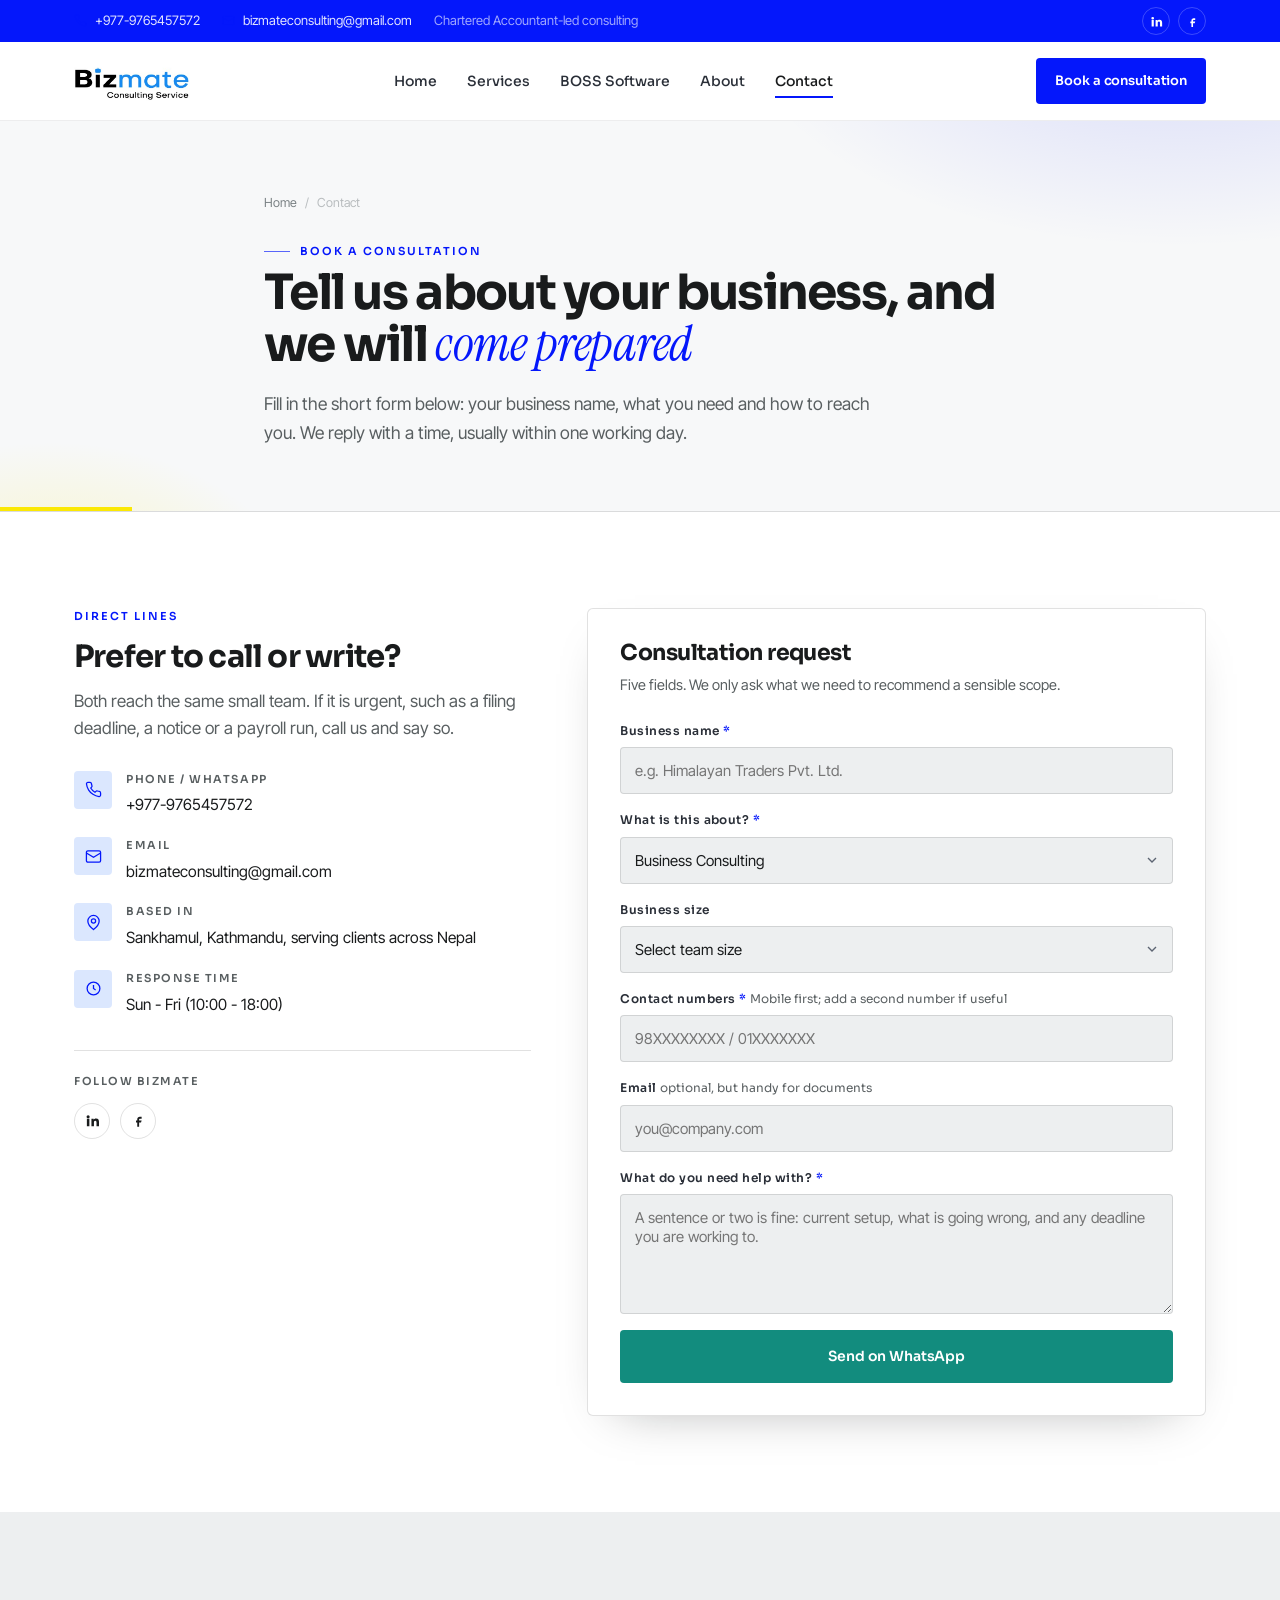
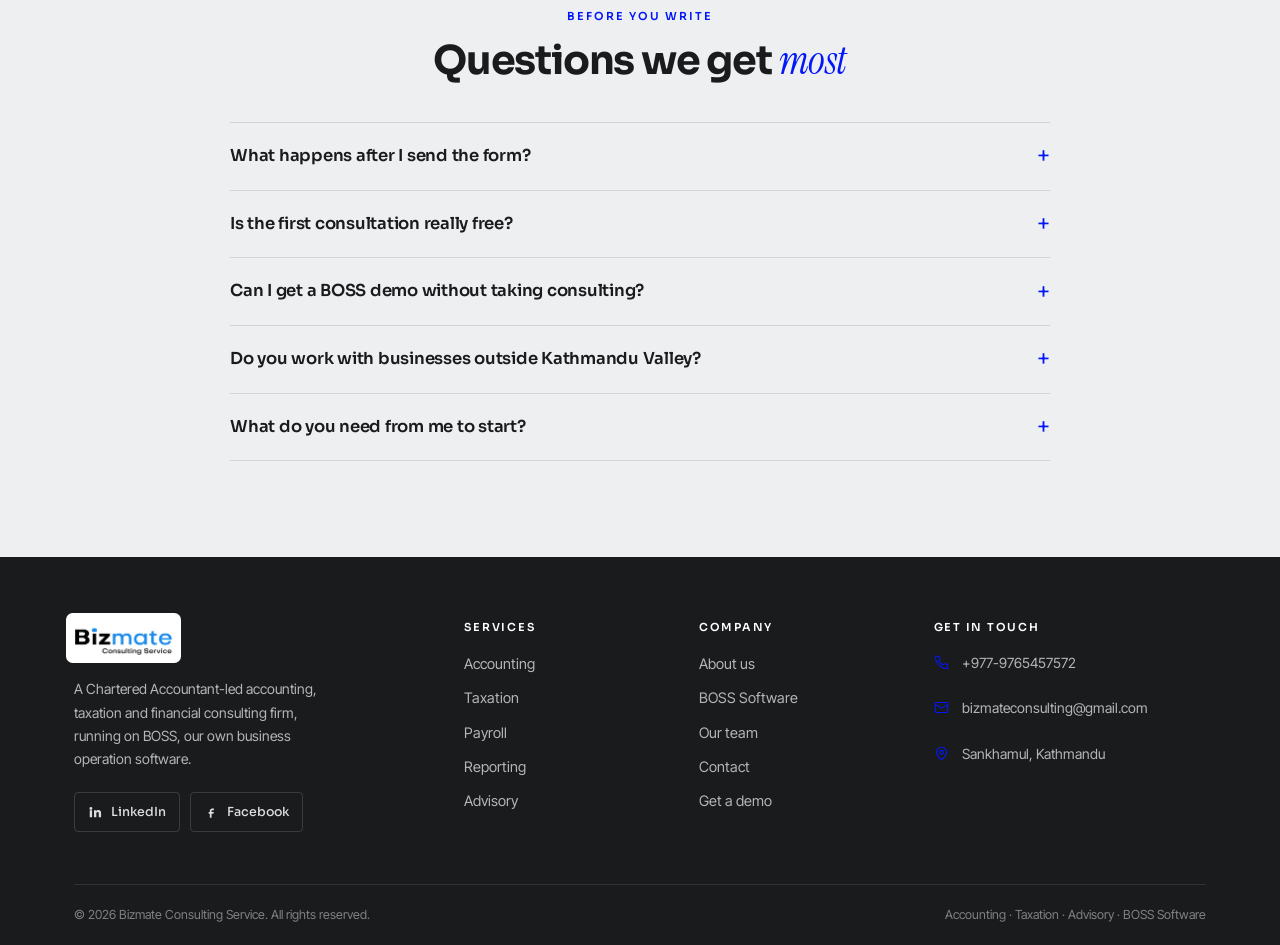
==== pages/contact.html @ 8c600d10 "First Commit" ====
<!doctype html>
<html lang="en">
  <head>
    <meta charset="utf-8" />
    <meta name="viewport" content="width=device-width, initial-scale=1" />
    <title>
      Contact &amp; Book a Consultation | Bizmate Consulting Service
    </title>
    <meta
      name="description"
      content="Book a consultation with Bizmate Consulting Service. Tell us your business name, size and what you need: accounting, taxation, advisory or a BOSS demo."
    />
    <meta name="robots" content="index, follow" />
    <link
      rel="canonical"
      href="https://bizmateconsulting.com.np/pages/contact.html"
    />
    <meta
      property="og:title"
      content="Contact &amp; Book a Consultation | Bizmate Consulting Service"
    />
    <meta
      property="og:description"
      content="Book a consultation with Bizmate Consulting Service, accounting, taxation, advisory or a BOSS demo."
    />
    <meta name="theme-color" content="#0B0C0E" />
    <link rel="icon" href="../assets/bizmate-logo.jpg" />
    <link rel="preconnect" href="https://fonts.googleapis.com" />
    <link rel="preconnect" href="https://fonts.gstatic.com" crossorigin />
    <link
      href="https://fonts.googleapis.com/css2?family=Sora:wght@400;500;600;700;800&family=Inter+Tight:wght@400;500;600&family=Instrument+Serif:ital@0;1&display=swap"
      rel="stylesheet"
    />
    <link rel="stylesheet" href="../styles.css" />
  </head>
  <body>
    <a class="skip" href="#main">Skip to content</a>

    <div class="topbar">
      <div class="wrap topbar-inner">
        <div class="topbar-left">
          <a class="topbar-item" href="tel:+9779765457572"
            ><svg
              viewBox="0 0 24 24"
              fill="none"
              stroke="currentColor"
              stroke-width="1.8"
              aria-hidden="true"
            >
              <path
                d="M22 16.9v3a2 2 0 0 1-2.2 2 19.8 19.8 0 0 1-8.6-3.1 19.5 19.5 0 0 1-6-6A19.8 19.8 0 0 1 2.1 4.2 2 2 0 0 1 4.1 2h3a2 2 0 0 1 2 1.7c.1 1 .4 1.9.7 2.8a2 2 0 0 1-.5 2.1L8.1 9.9a16 16 0 0 0 6 6l1.3-1.3a2 2 0 0 1 2.1-.5c.9.3 1.8.6 2.8.7a2 2 0 0 1 1.7 2Z"
              />
            </svg>
            +977-9765457572</a
          >
          <a class="topbar-item" href="mailto:bizmateconsulting@gmail.com"
            ><svg
              viewBox="0 0 24 24"
              fill="none"
              stroke="currentColor"
              stroke-width="1.8"
              aria-hidden="true"
            >
              <rect x="2" y="4" width="20" height="16" rx="2" />
              <path d="m2 7 10 6 10-6" />
            </svg>
            bizmateconsulting@gmail.com</a
          >
          <span class="tb-note">Chartered Accountant-led consulting</span>
        </div>
        <div class="social" aria-label="Bizmate on social media">
          <a
            href="https://www.linkedin.com/company/bizmate-consulting-services/home/"
            target="_blank"
            rel="noopener noreferrer"
            aria-label="LinkedIn"
            ><svg viewBox="0 0 24 24" fill="currentColor" aria-hidden="true">
              <path
                d="M4.98 3.5a2.5 2.5 0 1 1 0 5 2.5 2.5 0 0 1 0-5ZM3 9h4v12H3V9Zm7 0h3.8v1.7h.05c.53-.95 1.83-1.95 3.77-1.95 4.03 0 4.78 2.5 4.78 5.75V21h-4v-5.7c0-1.36-.02-3.1-1.9-3.1-1.9 0-2.2 1.47-2.2 2.99V21h-4V9Z"
              /></svg
          ></a>
          <a
            href="https://www.facebook.com/bizmateconsulting/"
            target="_blank"
            rel="noopener noreferrer"
            aria-label="Facebook"
            ><svg viewBox="0 0 24 24" fill="currentColor" aria-hidden="true">
              <path
                d="M14 9h3V6h-3c-2.2 0-4 1.8-4 4v2H8v3h2v7h3v-7h3l1-3h-4v-2c0-.6.4-1 1-1Z"
              /></svg
          ></a>
        </div>
      </div>
    </div>

    <header class="site-header" id="siteHeader">
      <div class="wrap header-inner">
        <a
          class="brand"
          href="../index.html"
          aria-label="Bizmate Consulting Service, home"
          ><img
            class="brand-logo"
            src="../assets/bizmate-logo.jpg"
            alt="Bizmate Consulting Service logo"
            width="116"
            height="40"
        /></a>
        <nav class="nav" aria-label="Primary">
          <a href="../index.html">Home</a>
          <a href="services.html">Services</a>
          <a href="boss.html">BOSS Software</a>
          <a href="about.html">About</a>
          <a href="contact.html">Contact</a>
        </nav>
        <div class="header-actions">
          <a class="btn btn--primary btn--sm" href="#booking"
            >Book a consultation</a
          >
          <button
            class="nav-toggle"
            id="navToggle"
            aria-label="Open menu"
            aria-expanded="false"
            aria-controls="drawer"
          >
            <svg
              viewBox="0 0 24 24"
              fill="none"
              stroke="currentColor"
              stroke-width="1.8"
              aria-hidden="true"
            >
              <path d="M4 7h16M4 12h16M4 17h16" />
            </svg>
          </button>
        </div>
      </div>
    </header>

    <div class="drawer" id="drawer" aria-hidden="true">
      <div class="drawer-scrim" data-close></div>
      <div
        class="drawer-panel"
        role="dialog"
        aria-modal="true"
        aria-label="Menu"
      >
        <div class="drawer-head">
          <img
            class="brand-logo"
            src="../assets/bizmate-logo.jpg"
            alt="Bizmate Consulting Service"
            width="87"
            height="30"
          />
          <button class="drawer-close" data-close aria-label="Close menu">
            <svg
              viewBox="0 0 24 24"
              fill="none"
              stroke="currentColor"
              stroke-width="2"
              aria-hidden="true"
            >
              <path d="M6 6l12 12M18 6 6 18" />
            </svg>
          </button>
        </div>
        <nav aria-label="Mobile">
          <a href="../index.html">Home</a>
          <a href="services.html">Services</a>
          <a href="boss.html">BOSS Software</a>
          <a href="about.html">About</a>
          <a href="contact.html">Contact</a>
        </nav>
        <div class="drawer-foot">
          <a class="btn btn--primary" href="#booking">Book a consultation</a>
          <small>+977-9765457572<br />bizmateconsulting@gmail.com</small>
          <div class="social">
            <a
              href="https://www.linkedin.com/company/bizmate-consulting-services/home/"
              target="_blank"
              rel="noopener noreferrer"
              aria-label="LinkedIn"
              ><svg viewBox="0 0 24 24" fill="currentColor" aria-hidden="true">
                <path
                  d="M4.98 3.5a2.5 2.5 0 1 1 0 5 2.5 2.5 0 0 1 0-5ZM3 9h4v12H3V9Zm7 0h3.8v1.7h.05c.53-.95 1.83-1.95 3.77-1.95 4.03 0 4.78 2.5 4.78 5.75V21h-4v-5.7c0-1.36-.02-3.1-1.9-3.1-1.9 0-2.2 1.47-2.2 2.99V21h-4V9Z"
                /></svg
            ></a>
            <a
              href="https://www.facebook.com/bizmateconsulting/"
              target="_blank"
              rel="noopener noreferrer"
              aria-label="Facebook"
              ><svg viewBox="0 0 24 24" fill="currentColor" aria-hidden="true">
                <path
                  d="M14 9h3V6h-3c-2.2 0-4 1.8-4 4v2H8v3h2v7h3v-7h3l1-3h-4v-2c0-.6.4-1 1-1Z"
                /></svg
            ></a>
          </div>
        </div>
      </div>
    </div>

    <main id="main">
      <section class="page-hero">
        <div class="wrap page-hero-inner">
          <nav class="crumbs" aria-label="Breadcrumb">
            <a href="../index.html">Home</a><span>/</span><span>Contact</span>
          </nav>
          <span class="eyebrow">Book a consultation</span>
          <h1>
            Tell us about your business, and we will
            <span class="serif">come prepared</span>
          </h1>
          <p>
            Fill in the short form below: your business name, what you need and
            how to reach you. We reply with a time, usually within one working
            day.
          </p>
        </div>
      </section>

      <section class="section" id="contact">
        <div class="wrap contact-layout">
          <div class="contact-info">
            <span class="section-index">Direct lines</span>
            <h2>Prefer to call or write?</h2>
            <p>
              Both reach the same small team. If it is urgent, such as a filing
              deadline, a notice or a payroll run, call us and say so.
            </p>
            <div class="contact-list">
              <div class="contact-item">
                <span class="ico"
                  ><svg
                    viewBox="0 0 24 24"
                    fill="none"
                    stroke="currentColor"
                    stroke-width="1.8"
                    aria-hidden="true"
                  >
                    <path
                      d="M22 16.9v3a2 2 0 0 1-2.2 2 19.8 19.8 0 0 1-8.6-3.1 19.5 19.5 0 0 1-6-6A19.8 19.8 0 0 1 2.1 4.2 2 2 0 0 1 4.1 2h3a2 2 0 0 1 2 1.7c.1 1 .4 1.9.7 2.8a2 2 0 0 1-.5 2.1L8.1 9.9a16 16 0 0 0 6 6l1.3-1.3a2 2 0 0 1 2.1-.5c.9.3 1.8.6 2.8.7a2 2 0 0 1 1.7 2Z"
                    /></svg
                ></span>
                <div>
                  <b>Phone / WhatsApp</b
                  ><a href="tel:+9779765457572">+977-9765457572</a>
                </div>
              </div>
              <div class="contact-item">
                <span class="ico"
                  ><svg
                    viewBox="0 0 24 24"
                    fill="none"
                    stroke="currentColor"
                    stroke-width="1.8"
                    aria-hidden="true"
                  >
                    <rect x="2" y="4" width="20" height="16" rx="2" />
                    <path d="m2 7 10 6 10-6" /></svg
                ></span>
                <div>
                  <b>Email</b
                  ><a href="mailto:bizmateconsulting@gmail.com"
                    >bizmateconsulting@gmail.com</a
                  >
                </div>
              </div>
              <div class="contact-item">
                <span class="ico"
                  ><svg
                    viewBox="0 0 24 24"
                    fill="none"
                    stroke="currentColor"
                    stroke-width="1.8"
                    aria-hidden="true"
                  >
                    <path d="M20 10c0 6-8 12-8 12S4 16 4 10a8 8 0 0 1 16 0Z" />
                    <circle cx="12" cy="10" r="3" /></svg
                ></span>
                <div>
                  <b>Based in</b
                  ><span
                    >Sankhamul, Kathmandu, serving clients across Nepal</span
                  >
                </div>
              </div>
              <div class="contact-item">
                <span class="ico"
                  ><svg
                    viewBox="0 0 24 24"
                    fill="none"
                    stroke="currentColor"
                    stroke-width="1.8"
                    aria-hidden="true"
                  >
                    <circle cx="12" cy="12" r="9" />
                    <path d="M12 7v5l3 2" /></svg
                ></span>
                <div>
                  <b>Response time</b><span>Sun - Fri (10:00 - 18:00)</span>
                </div>
              </div>
            </div>

            <div class="social-block">
              <b>Follow Bizmate</b>
              <div class="social" style="gap: 10px">
                <a
                  href="https://www.linkedin.com/company/bizmate-consulting-services/home/"
                  target="_blank"
                  rel="noopener noreferrer"
                  aria-label="Bizmate Consulting on LinkedIn"
                  ><svg
                    viewBox="0 0 24 24"
                    fill="currentColor"
                    aria-hidden="true"
                  >
                    <path
                      d="M4.98 3.5a2.5 2.5 0 1 1 0 5 2.5 2.5 0 0 1 0-5ZM3 9h4v12H3V9Zm7 0h3.8v1.7h.05c.53-.95 1.83-1.95 3.77-1.95 4.03 0 4.78 2.5 4.78 5.75V21h-4v-5.7c0-1.36-.02-3.1-1.9-3.1-1.9 0-2.2 1.47-2.2 2.99V21h-4V9Z"
                    /></svg
                ></a>
                <a
                  href="https://www.facebook.com/bizmateconsulting/"
                  target="_blank"
                  rel="noopener noreferrer"
                  aria-label="Bizmate Consulting on Facebook"
                  ><svg
                    viewBox="0 0 24 24"
                    fill="currentColor"
                    aria-hidden="true"
                  >
                    <path
                      d="M14 9h3V6h-3c-2.2 0-4 1.8-4 4v2H8v3h2v7h3v-7h3l1-3h-4v-2c0-.6.4-1 1-1Z"
                    /></svg
                ></a>
              </div>
            </div>
          </div>

          <div class="form-card" id="booking">
            <h2>Consultation request</h2>
            <p>
              Five fields. We only ask what we need to recommend a sensible
              scope.
            </p>
            <form id="bookingForm" novalidate>
              <div class="field">
                <label for="businessName"
                  >Business name <span class="req">*</span></label
                >
                <input
                  type="text"
                  id="businessName"
                  name="businessName"
                  placeholder="e.g. Himalayan Traders Pvt. Ltd."
                  autocomplete="organization"
                  required
                />
              </div>

              <div class="field">
                <label for="service"
                  >What is this about? <span class="req">*</span></label
                >
                <select id="service" name="service" required>
                  <option value="Business Consulting">
                    Business Consulting
                  </option>
                  <option value="BOSS Demo">BOSS Demo</option>
                  <option value="Others">Others</option>
                  <option value="General Inquiry">General Inquiry</option>
                </select>
              </div>

              <div class="field">
                <label for="businessSize">Business size</label>
                <select id="businessSize" name="businessSize">
                  <option value="Not specified">Select team size</option>
                  <option value="Sole proprietor">Sole proprietor</option>
                  <option value="1–10 employees">1–10 employees</option>
                  <option value="11–50 employees">11–50 employees</option>
                  <option value="51–200 employees">51–200 employees</option>
                  <option value="200+ employees">200+ employees</option>
                </select>
              </div>

              <div class="field">
                <label for="contactNumbers"
                  >Contact numbers <span class="req">*</span>
                  <span class="hint"
                    >Mobile first; add a second number if useful</span
                  ></label
                >
                <input
                  type="tel"
                  id="contactNumbers"
                  name="contactNumbers"
                  placeholder="98XXXXXXXX / 01XXXXXXX"
                  autocomplete="tel"
                  required
                />
              </div>

              <div class="field">
                <label for="email"
                  >Email
                  <span class="hint"
                    >optional, but handy for documents</span
                  ></label
                >
                <input
                  type="email"
                  id="email"
                  name="email"
                  placeholder="you@company.com"
                  autocomplete="email"
                />
              </div>

              <div class="field">
                <label for="message"
                  >What do you need help with? <span class="req">*</span></label
                >
                <textarea
                  id="message"
                  name="message"
                  placeholder="A sentence or two is fine: current setup, what is going wrong, and any deadline you are working to."
                  required
                ></textarea>
              </div>

              <div class="form-actions">
                <button type="button" class="btn btn--wa" id="whatsappBtn">
                  Send on WhatsApp
                </button>
              </div>
            </form>
          </div>
        </div>
      </section>

      <section class="section section--paper">
        <div class="wrap">
          <div
            class="section-head--stack"
            style="margin: 0 auto 40px; text-align: center"
          >
            <span class="section-index">Before you write</span>
            <h2 class="section-title">
              Questions we get <span class="serif">most</span>
            </h2>
          </div>
          <div class="faq">
            <details>
              <summary>What happens after I send the form?</summary>
              <p>
                We read it, check whether we are a sensible fit, and reply with
                a time for a short call, usually within one working day. If your
                question is answerable by email, we answer it there instead of
                booking a meeting for the sake of it.
              </p>
            </details>
            <details>
              <summary>Is the first consultation really free?</summary>
              <p>
                The introductory conversation is free. If you want us to review
                your existing records before quoting, we will tell you upfront
                whether that review is chargeable and how much.
              </p>
            </details>
            <details>
              <summary>
                Can I get a BOSS demo without taking consulting?
              </summary>
              <p>
                Yes. BOSS is available as software only. Choose “BOSS Demo” in
                the form and we will walk you through the modules you need and
                share pricing for that package.
              </p>
            </details>
            <details>
              <summary>
                Do you work with businesses outside Kathmandu Valley?
              </summary>
              <p>
                Yes. Work is largely remote: documents, BOSS access and video
                calls, with in-person meetings arranged when they are genuinely
                useful.
              </p>
            </details>
            <details>
              <summary>What do you need from me to start?</summary>
              <p>
                Access to your current records, any recent filings and a
                30-minute conversation with whoever handles the accounts today.
                We send a checklist so nothing is missed.
              </p>
            </details>
          </div>
        </div>
      </section>
    </main>

    <footer class="site-footer">
      <div class="wrap">
        <div class="footer-grid">
          <div class="footer-brand">
            <img
              src="../assets/bizmate-logo.jpg"
              alt="Bizmate Consulting Service"
              width="99"
              height="34"
            />
            <p>
              A Chartered Accountant-led accounting, taxation and financial
              consulting firm, running on BOSS, our own business operation
              software.
            </p>
            <div class="footer-social">
              <a
                href="https://www.linkedin.com/company/bizmate-consulting-services/home/"
                target="_blank"
                rel="noopener noreferrer"
                aria-label="LinkedIn"
                ><svg
                  viewBox="0 0 24 24"
                  fill="currentColor"
                  aria-hidden="true"
                >
                  <path
                    d="M4.98 3.5a2.5 2.5 0 1 1 0 5 2.5 2.5 0 0 1 0-5ZM3 9h4v12H3V9Zm7 0h3.8v1.7h.05c.53-.95 1.83-1.95 3.77-1.95 4.03 0 4.78 2.5 4.78 5.75V21h-4v-5.7c0-1.36-.02-3.1-1.9-3.1-1.9 0-2.2 1.47-2.2 2.99V21h-4V9Z"
                  /></svg
                ><span>LinkedIn</span></a
              >
              <a
                href="https://www.facebook.com/bizmateconsulting/"
                target="_blank"
                rel="noopener noreferrer"
                aria-label="Facebook"
                ><svg
                  viewBox="0 0 24 24"
                  fill="currentColor"
                  aria-hidden="true"
                >
                  <path
                    d="M14 9h3V6h-3c-2.2 0-4 1.8-4 4v2H8v3h2v7h3v-7h3l1-3h-4v-2c0-.6.4-1 1-1Z"
                  /></svg
                ><span>Facebook</span></a
              >
            </div>
          </div>
          <div class="footer-col">
            <h4>Services</h4>
            <ul>
              <li><a href="services.html#accounting">Accounting</a></li>
              <li><a href="services.html#tax">Taxation</a></li>
              <li><a href="services.html#payroll">Payroll</a></li>
              <li><a href="services.html#reporting">Reporting</a></li>
              <li><a href="services.html#advisory">Advisory</a></li>
            </ul>
          </div>
          <div class="footer-col">
            <h4>Company</h4>
            <ul>
              <li><a href="about.html">About us</a></li>
              <li><a href="boss.html">BOSS Software</a></li>
              <li><a href="../index.html#team">Our team</a></li>
              <li><a href="contact.html">Contact</a></li>
              <li>
                <a href="contact.html?service=BOSS%20Demo#booking"
                  >Get a demo</a
                >
              </li>
            </ul>
          </div>
          <div class="footer-col">
            <h4>Get in touch</h4>
            <ul class="footer-contact">
              <li>
                <svg
                  viewBox="0 0 24 24"
                  fill="none"
                  stroke="currentColor"
                  stroke-width="1.8"
                >
                  <path
                    d="M22 16.9v3a2 2 0 0 1-2.2 2 19.8 19.8 0 0 1-8.6-3.1 19.5 19.5 0 0 1-6-6A19.8 19.8 0 0 1 2.1 4.2 2 2 0 0 1 4.1 2h3a2 2 0 0 1 2 1.7c.1 1 .4 1.9.7 2.8a2 2 0 0 1-.5 2.1L8.1 9.9a16 16 0 0 0 6 6l1.3-1.3a2 2 0 0 1 2.1-.5c.9.3 1.8.6 2.8.7a2 2 0 0 1 1.7 2Z"
                  /></svg
                ><a href="tel:+9779765457572">+977-9765457572</a>
              </li>
              <li>
                <svg
                  viewBox="0 0 24 24"
                  fill="none"
                  stroke="currentColor"
                  stroke-width="1.8"
                >
                  <rect x="2" y="4" width="20" height="16" rx="2" />
                  <path d="m2 7 10 6 10-6" /></svg
                ><a href="mailto:bizmateconsulting@gmail.com"
                  >bizmateconsulting@gmail.com</a
                >
              </li>
              <li>
                <svg
                  viewBox="0 0 24 24"
                  fill="none"
                  stroke="currentColor"
                  stroke-width="1.8"
                >
                  <path d="M20 10c0 6-8 12-8 12S4 16 4 10a8 8 0 0 1 16 0Z" />
                  <circle cx="12" cy="10" r="3" /></svg
                ><span>Sankhamul, Kathmandu</span>
              </li>
            </ul>
          </div>
        </div>
        <div class="footer-bottom">
          <span
            >© <span id="year">2026</span> Bizmate Consulting Service. All
            rights reserved.</span
          >
          <span>Accounting · Taxation · Advisory · BOSS Software</span>
        </div>
      </div>
    </footer>

    <script src="../script.js"></script>
  </body>
</html>
---- styles.css ----
/* ==========================================================================
   Bizmate Consulting Service — v2 visual system
   Palette sampled from the firm logo: ink black + electric blue
   Type: Sora (display) / Inter Tight (body) / Instrument Serif (accents)
   ========================================================================== */

:root{
  --ink:#191B1C;
  --ink-2:#383B3D;
  --ink-3:#595F61;
  --blue:#0417FB;
  --blue-deep:#0206A2;
  --blue-mid:#326AFC;
  --blue-soft:#DBE7FE;
  --yellow:#FBE804;
  --yellow-deep:#C9BC02;
  --paper:#EDEFF0;
  --paper-2:#F7F8F9;
  --white:#FFFFFF;
  --muted:#595F61;
  --muted-soft:#7B8285;
  --muted-ink:#C2C9CC;
  --line:rgba(11,12,14,.12);
  --line-soft:rgba(11,12,14,.07);
  --line-ink:rgba(255,255,255,.14);
  --radius:4px;
  --radius-lg:6px;
  --wrap:1180px;
  --shadow:0 18px 50px -30px rgba(11,12,14,.38);
  --font-display:'Sora',system-ui,-apple-system,sans-serif;
  --font-body:'Inter Tight','Inter',system-ui,-apple-system,sans-serif;
  --font-serif:'Instrument Serif',Georgia,'Times New Roman',serif;
  --ease:cubic-bezier(.22,.61,.36,1);
}

*,*::before,*::after{box-sizing:border-box}
html{-webkit-text-size-adjust:100%;scroll-behavior:smooth}
body{
  margin:0;background:var(--white);color:var(--ink);
  font-family:var(--font-body);font-size:17px;line-height:1.62;
  -webkit-font-smoothing:antialiased;text-rendering:optimizeLegibility;
}
img{max-width:100%;display:block;height:auto}
a{color:inherit;text-decoration:none}
button{font:inherit;cursor:pointer}
::selection{background:var(--blue);color:#fff}

h1,h2,h3,h4{font-family:var(--font-display);font-weight:700;letter-spacing:-.025em;line-height:1.1;margin:0}
p{margin:0}
ul{margin:0;padding:0;list-style:none}

.wrap{width:100%;max-width:var(--wrap);margin:0 auto;padding:0 24px}
.serif{font-family:var(--font-serif);font-style:italic;font-weight:400;letter-spacing:-.01em}
.skip{position:absolute;left:-9999px;top:0;background:var(--ink);color:#fff;padding:12px 18px;z-index:999}
.skip:focus{left:12px;top:12px}

/* ---------- eyebrow / labels ---------- */
.eyebrow{
  display:inline-flex;align-items:center;gap:10px;
  font-family:var(--font-display);font-size:11px;font-weight:600;
  letter-spacing:.18em;text-transform:uppercase;color:var(--blue);
}
.eyebrow::before{content:"";width:26px;height:1px;background:currentColor;opacity:.65}
.eyebrow--plain::before{display:none}

/* ---------- buttons ---------- */
.btn{
  display:inline-flex;align-items:center;justify-content:center;gap:10px;
  padding:14px 24px;border-radius:var(--radius);border:1px solid transparent;
  font-family:var(--font-display);font-size:14px;font-weight:600;letter-spacing:-.01em;
  transition:transform .25s var(--ease),background .25s,color .25s,border-color .25s,box-shadow .25s;
}
.btn svg{width:16px;height:16px;flex:none}
.btn--primary{background:var(--blue);color:#fff}
.btn--primary:hover{background:var(--blue-deep);transform:translateY(-2px);box-shadow:0 12px 26px -14px rgba(20,115,230,.9)}
.btn--dark{background:var(--ink);color:#fff}
.btn--dark:hover{background:var(--ink-3);transform:translateY(-2px)}
.btn--ghost{border-color:var(--line);color:var(--ink);background:transparent}
.btn--ghost:hover{border-color:var(--ink);background:var(--ink);color:#fff;transform:translateY(-2px)}
.btn--ghost-light{border-color:var(--line-ink);color:#fff}
.btn--ghost-light:hover{background:#fff;color:var(--ink);border-color:#fff;transform:translateY(-2px)}
.btn--sm{padding:11px 18px;font-size:13px}
.btn--yellow{background:var(--yellow);color:var(--ink)}
.btn--yellow:hover{background:var(--yellow-deep);transform:translateY(-2px);box-shadow:0 14px 28px -16px rgba(201,188,2,.9)}
.link-arrow{
  display:inline-flex;align-items:center;gap:8px;font-family:var(--font-display);
  font-size:14px;font-weight:600;color:var(--blue);border-bottom:1px solid transparent;
  transition:gap .25s var(--ease),border-color .25s;
}
.link-arrow:hover{gap:14px;border-bottom-color:var(--blue)}
.link-arrow svg{width:15px;height:15px}

/* ---------- topbar ---------- */
.topbar{background:var(--blue);color:rgba(255,255,255,.88);font-size:13px}
.topbar-inner{display:flex;align-items:center;justify-content:space-between;gap:18px;min-height:42px}
.topbar a{transition:color .2s}
.topbar a:hover{color:#fff}
.topbar-left{display:flex;align-items:center;gap:22px;flex-wrap:wrap}
.topbar-item{display:inline-flex;align-items:center;gap:8px}
.topbar-item svg{width:13px;height:13px;color:var(--blue)}
.tb-note{display:inline-flex;align-items:center;gap:8px;color:rgba(255,255,255,.62)}
.social{display:inline-flex;align-items:center;gap:8px}
.social a{
  display:inline-flex;align-items:center;justify-content:center;width:28px;height:28px;
  border-radius:50%;border:1px solid rgba(255,255,255,.22);color:#fff;
  transition:background .22s,border-color .22s,transform .22s;
}
.social a:hover{background:var(--blue);border-color:var(--blue);transform:translateY(-2px)}
.social svg{width:13px;height:13px}

/* ---------- header ---------- */
.site-header{
  position:sticky;top:0;z-index:100;background:rgba(255,255,255,.92);
  backdrop-filter:saturate(180%) blur(14px);border-bottom:1px solid var(--line-soft);
  transition:box-shadow .3s,border-color .3s;
}
.site-header.is-scrolled{box-shadow:0 12px 30px -26px rgba(11,12,14,.6);border-color:var(--line)}
.header-inner{display:flex;align-items:center;justify-content:space-between;gap:24px;min-height:78px}
.brand{display:flex;align-items:center;gap:12px;line-height:0;flex:none}
/* The uploaded logo art is a square file with wide white margins above and below
   the wordmark. object-fit:cover on a 2.9:1 box crops that dead space, so the
   mark renders at real size instead of shrinking inside its own padding. */
.brand-logo{
  display:block;height:40px;width:116px;flex:none;
  object-fit:cover;object-position:center 46%;
}
@media (max-width:640px){
  .brand-logo{height:34px;width:99px}
}
.brand-text{display:flex;flex-direction:column;line-height:1.12}
.brand-text b{font-family:var(--font-display);font-size:15px;letter-spacing:-.02em}
.brand-text span{font-size:10.5px;letter-spacing:.16em;text-transform:uppercase;color:var(--muted)}
.nav{display:flex;align-items:center;gap:30px}
.nav a{
  position:relative;font-family:var(--font-display);font-size:14px;font-weight:500;
  color:#2A2F38;padding:6px 0;transition:color .2s;
}
.nav a::after{
  content:"";position:absolute;left:0;bottom:0;height:2px;width:0;background:var(--blue);
  transition:width .28s var(--ease);
}
.nav a:hover,.nav a[aria-current="page"]{color:var(--ink)}
.nav a:hover::after,.nav a[aria-current="page"]::after{width:100%}
.header-actions{display:flex;align-items:center;gap:12px}
.nav-toggle{
  display:none;align-items:center;justify-content:center;width:42px;height:42px;
  background:transparent;border:1px solid var(--line);border-radius:var(--radius);color:var(--ink);
}
.nav-toggle svg{width:20px;height:20px}

/* mobile drawer */
.drawer{
  position:fixed;inset:0;z-index:200;display:none;
}
.drawer.is-open{display:block}
.drawer-scrim{position:absolute;inset:0;background:rgba(11,12,14,.45);opacity:0;transition:opacity .3s}
.drawer.is-open .drawer-scrim{opacity:1}
.drawer-panel{
  position:absolute;top:0;right:0;width:min(340px,86vw);height:100%;background:var(--ink);color:#fff;
  padding:22px 24px 30px;display:flex;flex-direction:column;gap:8px;
  transform:translateX(100%);transition:transform .34s var(--ease);overflow-y:auto;
}
.drawer.is-open .drawer-panel{transform:none}
.drawer-head{display:flex;align-items:center;justify-content:space-between;margin-bottom:18px}
.drawer-head .brand-logo{height:30px;width:87px;background:#fff;box-shadow:0 0 0 7px #fff;border-radius:2px}
.drawer-close{background:transparent;border:1px solid var(--line-ink);color:#fff;width:38px;height:38px;border-radius:var(--radius);display:flex;align-items:center;justify-content:center}
.drawer-close svg{width:18px;height:18px}
.drawer-panel nav{display:flex;flex-direction:column}
.drawer-panel nav a{
  font-family:var(--font-display);font-size:19px;font-weight:600;padding:14px 0;
  border-bottom:1px solid rgba(255,255,255,.1);
}
.drawer-panel nav a:hover{color:var(--blue)}
.drawer-foot{margin-top:auto;padding-top:26px;display:flex;flex-direction:column;gap:14px}
.drawer-foot .btn{width:100%}
.drawer-foot small{color:var(--muted-ink);font-size:12.5px}

/* ---------- hero ---------- */
.hero{position:relative;background:var(--paper-2);color:var(--ink);overflow:hidden}
.hero::before{
  content:"";position:absolute;inset:0;
  background:
    radial-gradient(860px 520px at 88% -14%,rgba(4,23,251,.12),transparent 64%),
    radial-gradient(640px 440px at -6% 112%,rgba(251,232,4,.30),transparent 62%);
  pointer-events:none;
}
.hero::after{
  content:"";position:absolute;left:0;right:0;bottom:0;height:3px;
  background:linear-gradient(90deg,var(--white) 0 62%,var(--white) 62% 100%);
}
.hero-grid{
  position:relative;display:grid;grid-template-columns:1.06fr .94fr;gap:56px;
  align-items:center;padding:52px 0 68px;
}
.hero-copy{max-width:620px}
.hero h1{
  font-size:clamp(2.35rem,4.6vw,4.15rem);line-height:1.02;letter-spacing:-.035em;
  margin:0;font-weight:700;color:var(--ink);
}
.hero h1 .serif{color:var(--blue);font-size:1.03em;letter-spacing:-.015em}
.hero h1 .mark{
  background:linear-gradient(180deg,transparent 58%,var(--yellow) 58%,var(--yellow) 94%,transparent 94%);
  padding:0 .07em;color:var(--ink);
}
.hero-lede{margin-top:22px;font-size:18px;line-height:1.62;color:var(--muted);max-width:540px}
.hero-cta{display:flex;flex-wrap:wrap;gap:12px;margin-top:32px}
.hero-meta{
  display:grid;grid-template-columns:repeat(3,minmax(0,1fr));gap:20px;margin-top:46px;
  padding-top:26px;border-top:1px solid var(--line);
}
.hero-meta b{
  display:block;font-family:var(--font-display);font-size:24px;letter-spacing:-.03em;color:var(--ink);
}
.hero-meta b::after{content:"";display:block;width:22px;height:3px;background:var(--yellow);margin-top:9px}
.hero-meta span{font-size:12.5px;color:var(--muted);line-height:1.4;display:block;margin-top:8px}

/* slideshow */
.hero-visual{position:relative}
.slideshow{
  position:relative;aspect-ratio:4/4.5;border-radius:22px;overflow:hidden;
  border:1px solid var(--line);background:var(--paper);
  box-shadow:0 34px 70px -42px rgba(4,23,251,.55),0 10px 26px -22px rgba(25,27,28,.4);
}
.slide{position:absolute;inset:0;opacity:0;transition:opacity 1.1s var(--ease)}
.slide.is-active{opacity:1}
.slide img{width:100%;height:100%;object-fit:cover;transform:scale(1.04);transition:transform 7s linear}
.slide.is-active img{transform:scale(1)}
.slide::after{
  content:"";position:absolute;inset:0;
  background:linear-gradient(to top,rgba(4,10,40,.80) 2%,rgba(4,10,40,.24) 34%,transparent 62%);
}
.slide-caption{
  position:absolute;left:22px;right:22px;bottom:20px;z-index:2;
  display:flex;align-items:flex-end;justify-content:space-between;gap:16px;
}
.slide-caption p{
  font-family:var(--font-display);font-size:15.5px;font-weight:600;line-height:1.3;
  letter-spacing:-.01em;color:#fff;max-width:74%;
}
.slide-caption small{font-size:11px;letter-spacing:.12em;text-transform:uppercase;color:rgba(255,255,255,.6);white-space:nowrap}
.dots{position:absolute;right:16px;top:16px;z-index:3;display:flex;flex-direction:column;gap:7px}
.dot{
  width:26px;height:3px;border:0;padding:0;border-radius:2px;background:rgba(255,255,255,.34);
  transition:background .25s,width .25s;
}
.dot.is-active{background:var(--blue);width:34px}

/* ticker */
.ticker{background:var(--yellow);color:var(--ink);overflow:hidden;border-block:1px solid rgba(25,27,28,.10)}
.ticker-track{display:flex;width:max-content;animation:slide 34s linear infinite}
.ticker-track span{
  display:inline-flex;align-items:center;padding:13px 46px 13px 0;
  font-family:var(--font-display);font-size:12.5px;font-weight:600;letter-spacing:.14em;text-transform:uppercase;
}
@keyframes slide{to{transform:translateX(-50%)}}
@media (prefers-reduced-motion:reduce){.ticker-track{animation:none}}

/* ---------- sections ---------- */
.section{padding:96px 0}
.section--paper{background:var(--paper)}
.section--ink{background:var(--paper);color:var(--ink);border-block:1px solid var(--line)}
.section--tight{padding:72px 0}
.section-head{display:grid;grid-template-columns:.9fr 1.1fr;gap:48px;align-items:end;margin-bottom:52px}
.section-head--stack{display:block;max-width:720px;margin-bottom:46px}
.section-index{
  font-family:var(--font-display);font-size:11px;font-weight:600;letter-spacing:.18em;
  text-transform:uppercase;color:var(--blue);display:block;margin-bottom:14px;
}
.section-title{font-size:clamp(1.85rem,3.1vw,2.75rem);letter-spacing:-.03em;line-height:1.06}
.section-title .serif{color:var(--blue)}
.section-lede{color:var(--muted);font-size:16.5px;max-width:560px}
.section--ink .section-lede{color:var(--muted)}
.section--ink .section-title{color:var(--ink)}
.section--ink .section-title .serif{color:var(--blue)}

/* ---------- service rows ---------- */
.svc-list{border-top:1px solid var(--line)}
.svc-row{
  position:relative;isolation:isolate;
  display:grid;grid-template-columns:64px minmax(0,1fr) 210px 40px;gap:24px;align-items:start;
  padding:28px 18px;border-bottom:1px solid var(--line);
  transition:background-color .55s var(--ease),transform .55s var(--ease),border-color .55s var(--ease);
  will-change:transform;
}
/* thin accent bar slides down the row instead of flooding it with colour */
.svc-row::before{
  content:"";position:absolute;left:0;top:0;bottom:0;width:3px;z-index:-1;
  background:var(--blue);transform:scaleY(0);transform-origin:top;
  transition:transform .5s var(--ease);
}
.svc-row:hover,.svc-row:focus-visible{
  background-color:#F2F6FF;border-bottom-color:rgba(4,23,251,.16);
}
/* higher specificity than the .reveal rule further down, which sets transform:none */
.svc-list .svc-row:hover,.svc-list .svc-row:focus-visible{transform:translateX(6px)}
.svc-row:hover::before,.svc-row:focus-visible::before{transform:scaleY(1)}
.svc-num{
  font-family:var(--font-display);font-size:12px;font-weight:600;color:var(--blue);letter-spacing:.1em;padding-top:6px;
  transition:color .4s var(--ease);
}
.svc-title{
  font-family:var(--font-display);font-size:22px;letter-spacing:-.02em;margin-bottom:6px;
  transition:color .4s var(--ease);
}
.svc-row:hover .svc-title,.svc-row:focus-visible .svc-title{color:var(--blue)}
.svc-desc{
  font-size:15px;color:var(--muted);max-width:62ch;line-height:1.6;
  transition:color .4s var(--ease);
}
.svc-row:hover .svc-desc{color:var(--ink-3)}
.svc-tags{display:flex;flex-wrap:wrap;gap:6px;padding-top:4px}
.svc-tags li{
  font-size:11px;letter-spacing:.06em;text-transform:uppercase;color:var(--muted);
  border:1px solid var(--line);border-radius:2px;padding:4px 8px;background:transparent;
  transition:color .4s var(--ease),border-color .4s var(--ease),background-color .4s var(--ease);
}
.svc-row:hover .svc-tags li,.svc-row:focus-visible .svc-tags li{
  color:var(--blue-deep);border-color:rgba(4,23,251,.3);background-color:var(--white);
}
.svc-arrow{
  justify-self:end;color:var(--muted-soft);padding-top:4px;
  transition:transform .45s var(--ease),color .45s var(--ease);
}
.svc-arrow svg{width:20px;height:20px}
.svc-row:hover .svc-arrow,.svc-row:focus-visible .svc-arrow{color:var(--blue);transform:translate(4px,-4px)}

/* ---------- feature grid ---------- */
.grid-3{display:grid;grid-template-columns:repeat(3,minmax(0,1fr));gap:0;border-top:1px solid var(--line)}
.feature{padding:32px 28px 30px;border-bottom:1px solid var(--line);border-right:1px solid var(--line);transition:background .3s}
.feature:nth-child(3n){border-right:0}
.feature:hover{background:var(--white)}
.section--ink .feature:hover{background:var(--white)}
.feature .num{
  font-family:var(--font-display);font-size:11px;font-weight:600;letter-spacing:.16em;
  color:var(--blue);display:block;margin-bottom:16px;
}
.feature h3{font-size:18.5px;margin-bottom:9px;letter-spacing:-.02em}
.feature p{font-size:14.5px;color:var(--muted);line-height:1.6}
.section--paper .feature{border-color:var(--line)}
.section--ink .feature .num{color:var(--blue)}
.section--ink .feature h3{color:var(--ink)}
.section--ink .feature p{color:var(--muted)}

/* ---------- BOSS feature ---------- */
.boss-grid{display:grid;grid-template-columns:1.02fr .98fr;gap:60px;align-items:center}
.boss-visual{position:relative}
.boss-visual img{
  border-radius:var(--radius-lg);border:1px solid var(--line);
  box-shadow:0 40px 74px -46px rgba(4,23,251,.5);aspect-ratio:3/2;object-fit:cover;width:100%;
}
.boss-badge{
  position:absolute;left:18px;bottom:18px;display:inline-flex;align-items:center;gap:9px;
  background:rgba(255,255,255,.96);color:var(--ink);
  border:1px solid rgba(4,23,251,.16);border-radius:100px;
  padding:8px 16px 8px 12px;
  box-shadow:0 14px 30px -18px rgba(11,12,14,.7);
  backdrop-filter:blur(6px);
}
.boss-badge::before{
  content:"";width:7px;height:7px;border-radius:50%;background:var(--blue);flex:none;
}
.boss-badge b{
  font-family:var(--font-display);font-size:12.5px;font-weight:700;letter-spacing:.08em;
  color:var(--blue);line-height:1;
}
.boss-badge span{
  font-size:11.5px;letter-spacing:.02em;color:var(--muted);line-height:1;
  padding-left:9px;border-left:1px solid var(--line);
}
.boss-points{display:grid;gap:14px;margin:28px 0 32px}
.boss-points li{display:grid;grid-template-columns:22px 1fr;gap:12px;font-size:15.5px;color:var(--muted);line-height:1.55}
.boss-points svg{width:18px;height:18px;color:var(--blue);margin-top:3px}
.modules{display:flex;flex-wrap:wrap;gap:8px;margin:0 0 32px;padding-top:26px;border-top:1px solid var(--line)}
.modules li{
  font-family:var(--font-display);font-size:12px;font-weight:600;letter-spacing:.03em;
  color:var(--ink);border:1px solid var(--line);border-radius:2px;padding:7px 11px;background:var(--white);
  transition:border-color .2s,color .2s,background .2s;
}
.modules li:hover{border-color:var(--blue);background:var(--blue);color:#fff}
.boss-cta{display:flex;flex-wrap:wrap;gap:12px;align-items:center}
.boss-note{font-size:13px;color:var(--muted-soft);margin-top:16px}

/* ---------- steps ---------- */
.steps{display:grid;grid-template-columns:repeat(5,minmax(0,1fr));gap:0;border-top:1px solid var(--line)}
.step{padding:26px 22px 24px 22px;border-right:1px solid var(--line)}
.step:first-child{padding-left:0}
.step:last-child{border-right:0;padding-right:0}
.step b{
  display:block;font-family:var(--font-display);font-size:12px;font-weight:700;
  color:var(--blue);letter-spacing:.08em;margin-bottom:12px;
}
.step h3{font-size:16.5px;margin-bottom:6px}
.step p{font-size:13.5px;color:var(--muted);line-height:1.55}

/* ---------- team ---------- */
.team-grid{display:grid;grid-template-columns:repeat(4,minmax(0,1fr));gap:24px}
.team-card{background:var(--white);border:1px solid var(--line);border-radius:var(--radius);overflow:hidden;transition:transform .3s var(--ease),box-shadow .3s,border-color .3s}
.team-card:hover{transform:translateY(-4px);box-shadow:var(--shadow);border-color:rgba(20,115,230,.4)}
.team-photo{aspect-ratio:4/4.6;overflow:hidden;background:var(--paper);border-bottom:2px solid var(--blue)}
.team-photo img{width:100%;height:100%;object-fit:cover;filter:grayscale(100%) contrast(1.02);transition:filter .5s var(--ease),transform .6s var(--ease)}
.team-card:hover .team-photo img{filter:grayscale(0);transform:scale(1.03)}
.team-photo--placeholder{display:flex;align-items:center;justify-content:center;background:linear-gradient(150deg,#E4EAF2,#F6F8FB)}
.team-photo--placeholder span{font-family:var(--font-display);font-size:34px;font-weight:700;color:#AEB8C6;letter-spacing:.02em}
.team-body{padding:20px 20px 22px}
.team-body h3{font-size:16.5px;letter-spacing:-.02em}
.team-body p{font-size:13px;color:var(--blue);letter-spacing:.04em;text-transform:uppercase;margin-top:6px;font-weight:500}
.team-note{margin-top:28px;font-size:13px;color:var(--muted)}

/* ---------- CTA band ---------- */
.cta-band{background:var(--blue);color:#fff;position:relative;overflow:hidden}
.cta-band::before{
  content:"";position:absolute;inset:0;
  background:radial-gradient(620px 380px at 92% 4%,rgba(251,232,4,.22),transparent 62%);
}
.cta-band .btn--primary{background:var(--yellow);color:var(--ink)}
.cta-band .btn--primary:hover{background:#fff;color:var(--blue);box-shadow:none}
.cta-inner{position:relative;display:grid;grid-template-columns:1.25fr .75fr;gap:44px;align-items:center;padding:72px 0}
.cta-inner h2{font-size:clamp(1.7rem,2.8vw,2.4rem);letter-spacing:-.03em;line-height:1.08}
.cta-inner h2 .serif{color:var(--yellow)}
.cta-inner p{color:rgba(255,255,255,.7);margin-top:14px;font-size:16px;max-width:520px}
.cta-actions{display:flex;flex-direction:column;gap:12px;align-items:stretch}
.cta-actions .btn{width:100%}
.cta-actions small{color:rgba(255,255,255,.5);font-size:12.5px;text-align:center}

/* ---------- footer ---------- */
.site-footer{background:var(--ink);color:rgba(255,255,255,.68);padding:64px 0 0;font-size:14.5px}
.footer-grid{display:grid;grid-template-columns:1.35fr .75fr .75fr 1.05fr;gap:40px;padding-bottom:52px}
.footer-brand img{height:34px;width:99px;object-fit:cover;object-position:center 46%;background:#fff;box-shadow:0 0 0 8px #fff;border-radius:2px;margin-bottom:22px}
.footer-brand p{max-width:34ch;line-height:1.65;font-size:14px}
.footer-social{display:flex;align-items:center;gap:10px;margin-top:22px}
.footer-social a{
  display:inline-flex;align-items:center;gap:9px;padding:9px 13px;border-radius:var(--radius);
  border:1px solid var(--line-ink);font-size:12.5px;font-family:var(--font-display);font-weight:500;
  color:rgba(255,255,255,.85);transition:background .22s,border-color .22s,color .22s,transform .22s;
}
.footer-social a:hover{background:var(--blue);border-color:var(--blue);color:#fff;transform:translateY(-2px)}
.footer-social svg{width:14px;height:14px}
.footer-col h4{
  font-family:var(--font-display);font-size:11px;font-weight:600;letter-spacing:.16em;
  text-transform:uppercase;color:#fff;margin-bottom:18px;
}
.footer-col ul{display:grid;gap:11px}
.footer-col a:hover{color:#fff}
.footer-contact li{display:grid;grid-template-columns:18px 1fr;gap:10px;font-size:14px;margin-bottom:12px}
.footer-contact svg{width:15px;height:15px;color:var(--blue);margin-top:3px}
.footer-bottom{
  border-top:1px solid rgba(255,255,255,.1);padding:20px 0;display:flex;flex-wrap:wrap;
  align-items:center;justify-content:space-between;gap:12px;font-size:12.5px;color:rgba(255,255,255,.45);
}
.footer-bottom a:hover{color:#fff}

/* ---------- inner page hero ---------- */
.page-hero{background:var(--paper-2);color:var(--ink);position:relative;overflow:hidden;padding:72px 0 64px;border-bottom:1px solid var(--line)}
.page-hero::before{
  content:"";position:absolute;inset:0;
  background:
    radial-gradient(700px 380px at 92% -30%,rgba(4,23,251,.14),transparent 64%),
    radial-gradient(420px 300px at 4% 130%,rgba(251,232,4,.26),transparent 62%);
}
.page-hero::after{
  content:"";position:absolute;left:0;bottom:0;width:132px;height:4px;background:var(--yellow);
}
.page-hero-inner{position:relative;max-width:800px}
.crumbs{display:flex;align-items:center;gap:8px;font-size:12.5px;color:var(--muted-soft);margin-bottom:20px}
.crumbs a:hover{color:var(--blue)}
.crumbs span{opacity:.5}
.page-hero h1{font-size:clamp(2rem,3.8vw,3.2rem);letter-spacing:-.035em;line-height:1.05}
.page-hero h1 .serif{color:var(--blue);font-size:1.03em}
.page-hero p{margin-top:20px;color:var(--muted);font-size:17.5px;max-width:620px;line-height:1.62}
.page-hero .eyebrow{color:var(--blue);margin-bottom:6px}

/* ---------- prose / generic blocks ---------- */
.split{display:grid;grid-template-columns:1fr 1fr;gap:56px;align-items:center}
.split img{border-radius:var(--radius-lg);aspect-ratio:3/2;object-fit:cover;width:100%;border:1px solid var(--line)}
.prose h2{font-size:clamp(1.5rem,2.4vw,2rem);margin-bottom:16px;letter-spacing:-.028em}
.prose h3{font-size:18px;margin:26px 0 8px}
.prose p{color:var(--muted);margin-bottom:14px;font-size:16px}
.prose p:last-child{margin-bottom:0}
.checklist{display:grid;gap:12px;margin-top:22px}
.checklist li{display:grid;grid-template-columns:20px 1fr;gap:12px;font-size:15.5px;color:#2A2F38;line-height:1.55}
.checklist svg{width:17px;height:17px;color:var(--blue);margin-top:3px}
.rule{height:1px;background:var(--line);margin:0}

/* service detail blocks */
.detail{border-top:1px solid var(--line);padding:46px 0;display:grid;grid-template-columns:.85fr 1.15fr;gap:52px;scroll-margin-top:110px}
.detail:last-of-type{border-bottom:1px solid var(--line)}
.detail-head .num{
  font-family:var(--font-display);font-size:11px;font-weight:600;letter-spacing:.16em;color:var(--blue);
  display:block;margin-bottom:14px;
}
.detail-head h2{font-size:clamp(1.4rem,2.3vw,1.85rem);letter-spacing:-.028em}
.detail-head p{color:var(--muted);margin-top:12px;font-size:15.5px}
.detail-body h3{font-size:13px;letter-spacing:.14em;text-transform:uppercase;color:var(--ink);margin-bottom:14px;font-family:var(--font-display);font-weight:600}
.detail-body ul{display:grid;gap:10px;margin-bottom:22px}
.detail-body li{display:grid;grid-template-columns:18px 1fr;gap:11px;font-size:15px;color:#2A2F38;line-height:1.55}
.detail-body li svg{width:16px;height:16px;color:var(--blue);margin-top:3px}

/* plans (scope only, no prices) */
.plans{display:grid;grid-template-columns:repeat(3,minmax(0,1fr));gap:20px}
.plan{border:1px solid var(--line);border-radius:var(--radius);padding:28px 24px;background:var(--white);display:flex;flex-direction:column}
.plan--feature{border-color:var(--blue);box-shadow:0 24px 60px -44px rgba(20,115,230,.9)}
.plan .plan-label{font-family:var(--font-display);font-size:11px;font-weight:600;letter-spacing:.16em;text-transform:uppercase;color:var(--blue)}
.plan h3{font-size:20px;margin:10px 0 6px}
.plan .plan-for{font-size:13.5px;color:var(--muted);min-height:38px}
.plan ul{display:grid;gap:9px;margin:18px 0 22px;padding-top:18px;border-top:1px solid var(--line-soft)}
.plan li{display:grid;grid-template-columns:16px 1fr;gap:9px;font-size:14px;color:#2A2F38;line-height:1.5}
.plan li svg{width:14px;height:14px;color:var(--blue);margin-top:4px}
.plan .plan-foot{margin-top:auto}
.plan .plan-price{font-family:var(--font-display);font-size:13px;font-weight:600;color:var(--muted);margin-bottom:14px}

/* ---------- contact / form ---------- */
.contact-layout{display:grid;grid-template-columns:.85fr 1.15fr;gap:56px;align-items:start}
.contact-info h2{font-size:clamp(1.5rem,2.4vw,1.95rem);margin-bottom:14px}
.contact-info p{color:var(--muted);margin-bottom:28px}
.contact-list{display:grid;gap:18px;margin-bottom:32px}
.contact-item{display:grid;grid-template-columns:38px 1fr;gap:14px;align-items:start}
.contact-item .ico{
  width:38px;height:38px;border-radius:var(--radius);background:var(--blue-soft);color:var(--blue);
  display:flex;align-items:center;justify-content:center;
}
.contact-item .ico svg{width:17px;height:17px}
.contact-item b{display:block;font-family:var(--font-display);font-size:11px;letter-spacing:.14em;text-transform:uppercase;color:var(--muted);margin-bottom:3px;font-weight:600}
.contact-item a,.contact-item span{font-size:15.5px;color:var(--ink)}
.contact-item a:hover{color:var(--blue)}
.social-block{border-top:1px solid var(--line);padding-top:22px}
.social-block b{display:block;font-family:var(--font-display);font-size:11px;letter-spacing:.14em;text-transform:uppercase;color:var(--muted);margin-bottom:12px;font-weight:600}
.social-block .social a{border-color:var(--line);color:var(--ink);width:36px;height:36px}
.social-block .social a:hover{color:#fff;background:var(--blue);border-color:var(--blue)}
.social-block svg{width:15px;height:15px}

.form-card{background:var(--white);border:1px solid var(--line);border-radius:var(--radius-lg);padding:32px;box-shadow:var(--shadow);scroll-margin-top:110px}
.form-card h2{font-size:22px;letter-spacing:-.025em}
.form-card > p{color:var(--muted);font-size:14.5px;margin:8px 0 24px}
.field{display:flex;flex-direction:column;gap:7px;margin-bottom:16px}
.field-row{display:grid;grid-template-columns:1fr 1fr;gap:16px}
.field label{font-family:var(--font-display);font-size:12px;font-weight:600;letter-spacing:.04em;color:#2A2F38}
.field label .req{color:var(--blue)}
.field .hint{font-size:12px;color:var(--muted);font-weight:400;letter-spacing:0}
.field input,.field select,.field textarea{
  width:100%;padding:13px 14px;border:1px solid var(--line);border-radius:var(--radius);
  background:var(--paper);font-family:var(--font-body);font-size:15px;color:var(--ink);
  transition:border-color .2s,background .2s,box-shadow .2s;
}
.field textarea{min-height:120px;resize:vertical}
.field input:focus,.field select:focus,.field textarea:focus{
  outline:none;border-color:var(--blue);background:#fff;box-shadow:0 0 0 3px rgba(20,115,230,.14);
}
.field select{appearance:none;background-image:url("data:image/svg+xml;charset=utf-8,%3Csvg xmlns='http://www.w3.org/2000/svg' viewBox='0 0 24 24' fill='none' stroke='%235C6472' stroke-width='2'%3E%3Cpath d='M6 9l6 6 6-6'/%3E%3C/svg%3E");background-repeat:no-repeat;background-position:right 12px center;background-size:16px;padding-right:38px}
.form-actions{display:flex;flex-wrap:wrap;gap:10px;margin-top:6px}
.form-actions .btn{flex:1 1 180px}
.btn--wa{background:#128C7E;color:#fff}
.btn--wa:hover{background:#0E7164;transform:translateY(-2px)}
.form-note{font-size:12.5px;color:var(--muted);margin-top:14px;line-height:1.55}
.form-status{margin-top:14px;font-size:13.5px;color:var(--blue);display:none}
.form-status.is-visible{display:block}
.field-error{font-size:12px;color:#C0392B;display:none}
.field-error.is-visible{display:block}
.field input.is-invalid,.field select.is-invalid{border-color:#C0392B;background:#FDF3F2}

/* faq */
.faq{max-width:820px;margin:0 auto;border-top:1px solid var(--line)}
.faq details{border-bottom:1px solid var(--line);padding:20px 0}
.faq summary{
  cursor:pointer;list-style:none;display:flex;align-items:center;justify-content:space-between;gap:18px;
  font-family:var(--font-display);font-size:16.5px;font-weight:600;letter-spacing:-.015em;
}
.faq summary::-webkit-details-marker{display:none}
.faq summary::after{content:"+";font-size:22px;color:var(--blue);line-height:1;font-weight:400}
.faq details[open] summary::after{content:"\2212"}
.faq p{margin-top:12px;color:var(--muted);font-size:15.5px;line-height:1.62}

/* reveal */
.reveal{opacity:0;transform:translateY(18px);transition:opacity .7s var(--ease),transform .7s var(--ease)}
.reveal.is-in{opacity:1;transform:none}
@media (prefers-reduced-motion:reduce){.reveal{opacity:1;transform:none;transition:none}.slide img{transition:none}}

/* ---------- responsive ---------- */
@media (max-width:1024px){
  .hero-grid{grid-template-columns:1fr;gap:40px;padding:38px 0 52px}
  .hero-visual{max-width:560px}
  .slideshow{aspect-ratio:4/3.4}
  .section-head{grid-template-columns:1fr;gap:20px;align-items:start}
  .boss-grid,.split,.contact-layout{grid-template-columns:1fr;gap:40px}
  .boss-badge{left:14px;bottom:14px}
  .svc-row{grid-template-columns:44px minmax(0,1fr) 34px;gap:16px}
  .svc-tags{display:none}
  .steps{grid-template-columns:repeat(3,minmax(0,1fr))}
  .step{border-bottom:1px solid var(--line);padding:24px 20px}
  .step:first-child,.step:nth-child(3n+1){padding-left:0}
  .step:nth-child(3n){border-right:0;padding-right:0}
  .team-grid{grid-template-columns:repeat(2,minmax(0,1fr))}
  .footer-grid{grid-template-columns:1fr 1fr;gap:34px}
  .plans{grid-template-columns:1fr}
  .cta-inner{grid-template-columns:1fr;gap:28px;padding:56px 0}
  .detail{grid-template-columns:1fr;gap:26px;padding:38px 0}
}
@media (max-width:860px){
  .nav,.header-actions .btn{display:none}
  .nav-toggle{display:flex}
  .topbar-inner{min-height:38px;font-size:12px}
  .tb-note{display:none}
}
@media (max-width:640px){
  body{font-size:16px}
  .section{padding:64px 0}
  .grid-3{grid-template-columns:1fr}
  .feature{border-right:0;padding:26px 0}
  .steps{grid-template-columns:1fr 1fr}
  .step{border-right:0;padding-right:18px;padding-left:0}
  .team-grid{grid-template-columns:1fr}
  .hero-meta{grid-template-columns:1fr 1fr;gap:16px}
  .field-row{grid-template-columns:1fr}
  .form-card{padding:22px}
  .page-hero{padding:52px 0 46px}
  .footer-grid{grid-template-columns:1fr}
  .cta-inner h2{font-size:1.6rem}
  .hero h1{font-size:2.1rem}
  .footer-social a span{display:none}
  .footer-social a{padding:10px;border-radius:50%}
}
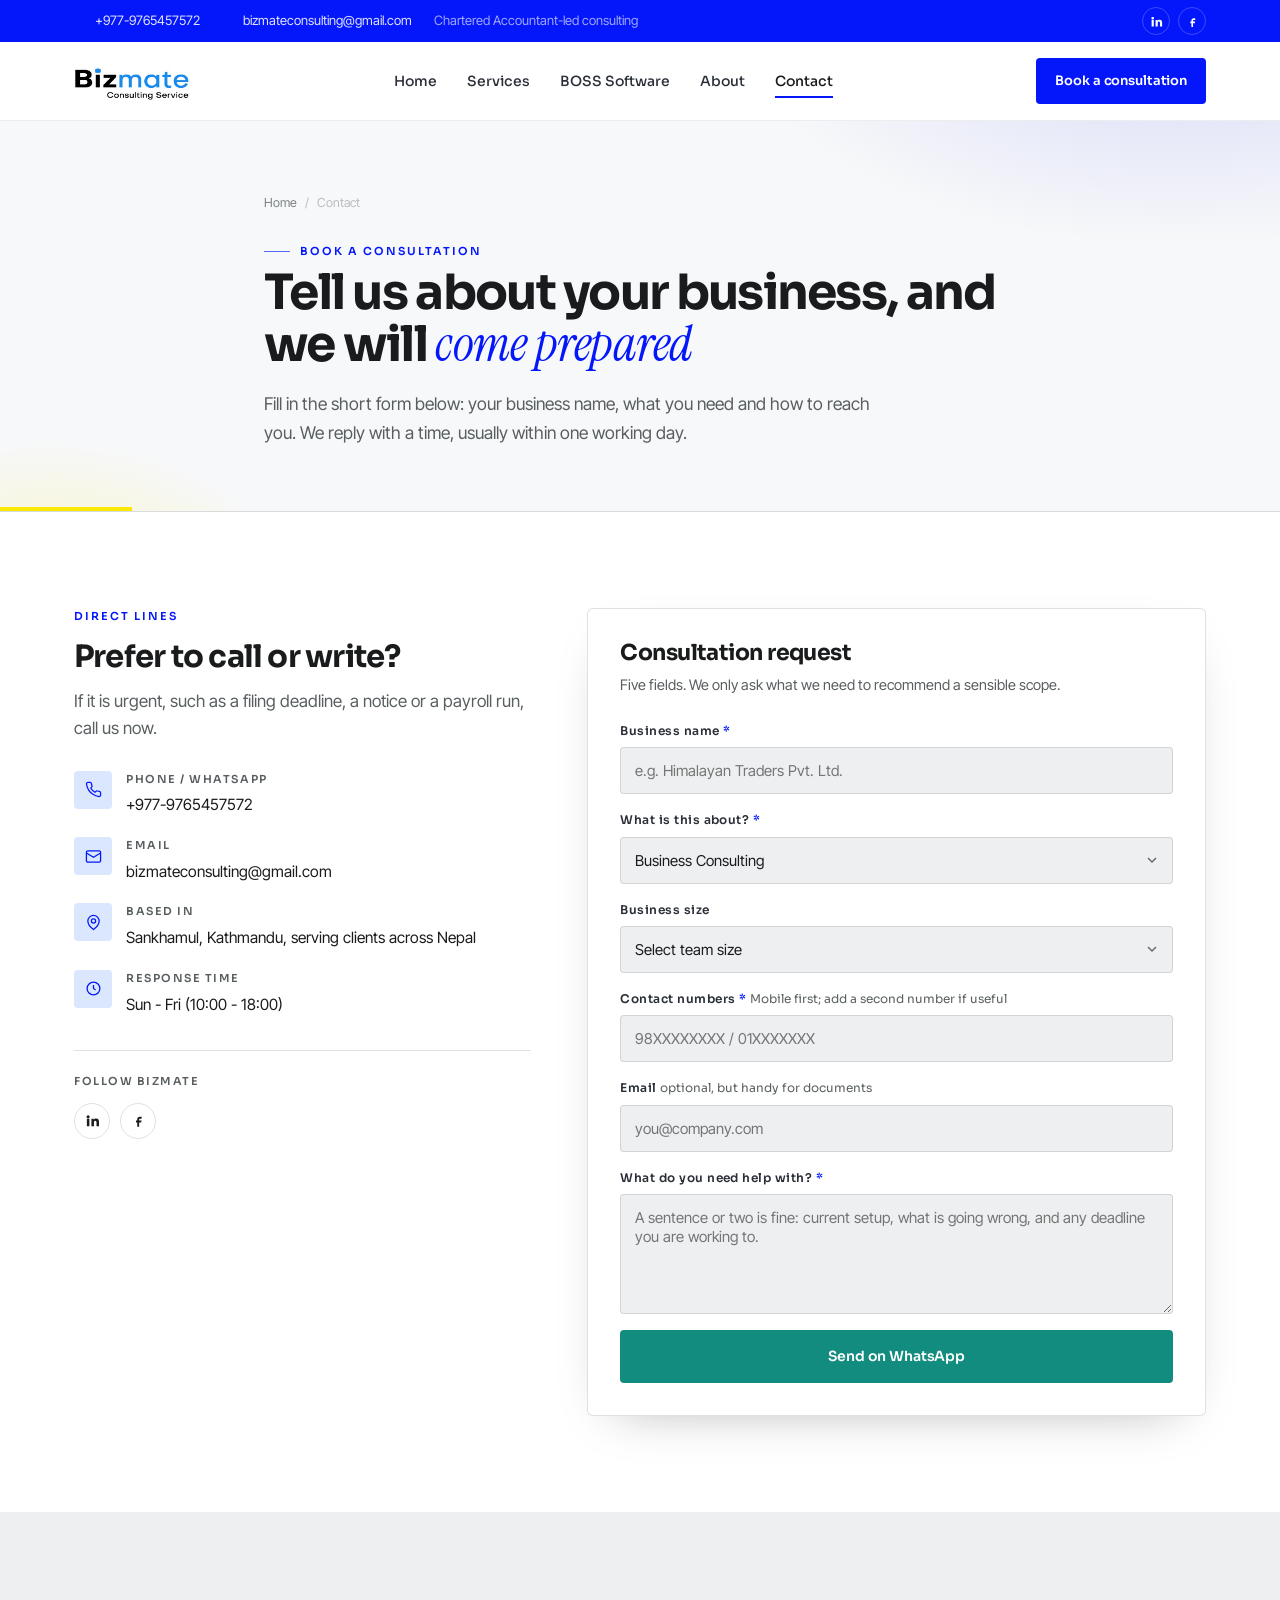
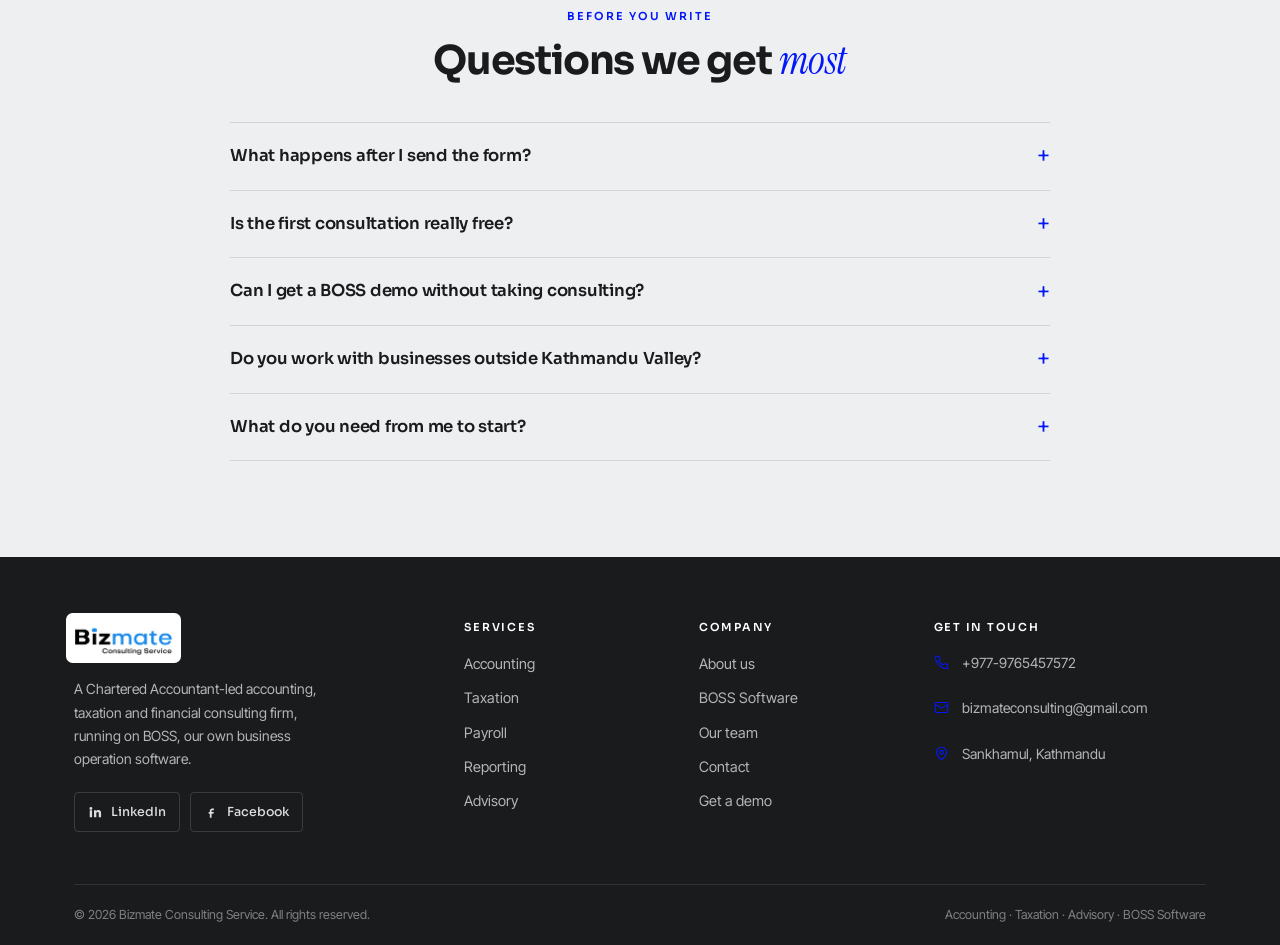
==== commit 3ca038cf: "Update contact message to emphasize urgency" ====
--- a/pages/contact.html
+++ b/pages/contact.html
@@ -227,8 +227,8 @@
             <span class="section-index">Direct lines</span>
             <h2>Prefer to call or write?</h2>
             <p>
-              Both reach the same small team. If it is urgent, such as a filing
-              deadline, a notice or a payroll run, call us and say so.
+              If it is urgent, such as a filing
+              deadline, a notice or a payroll run, call us now.
             </p>
             <div class="contact-list">
               <div class="contact-item">
